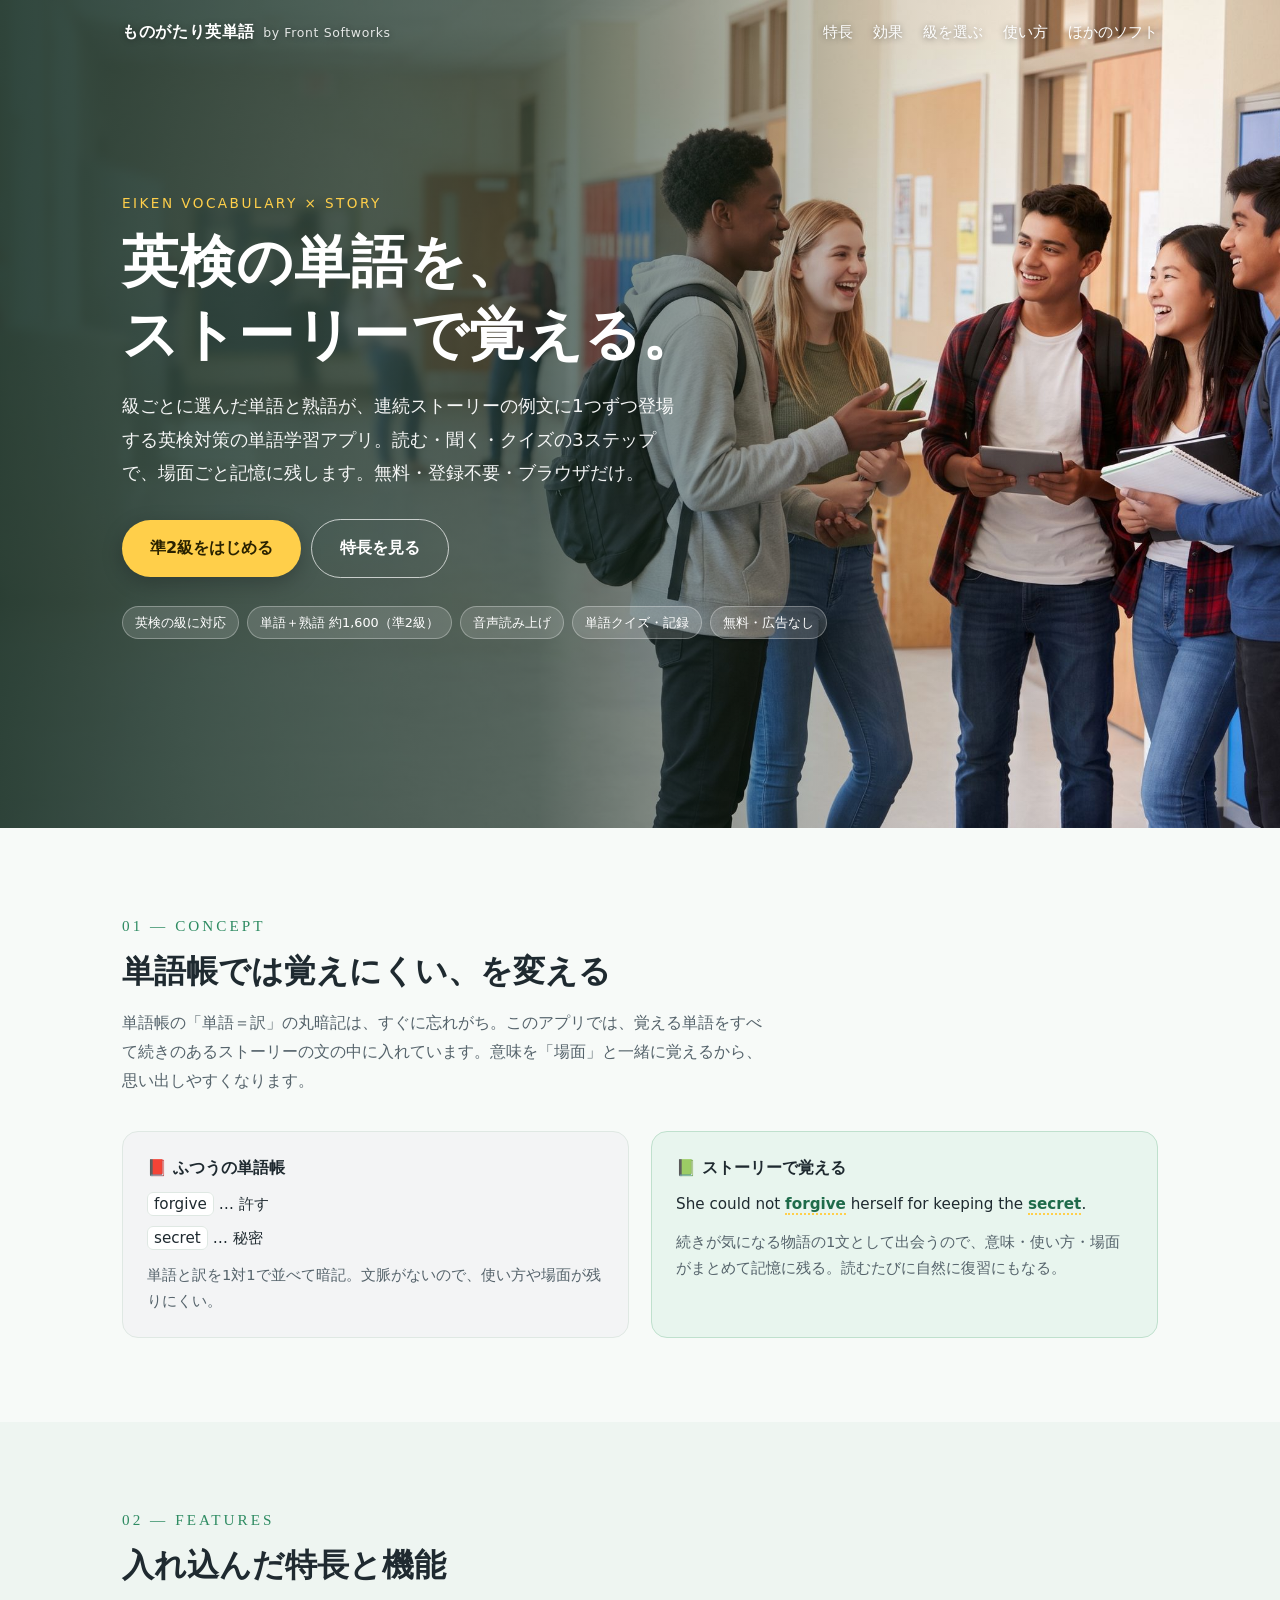
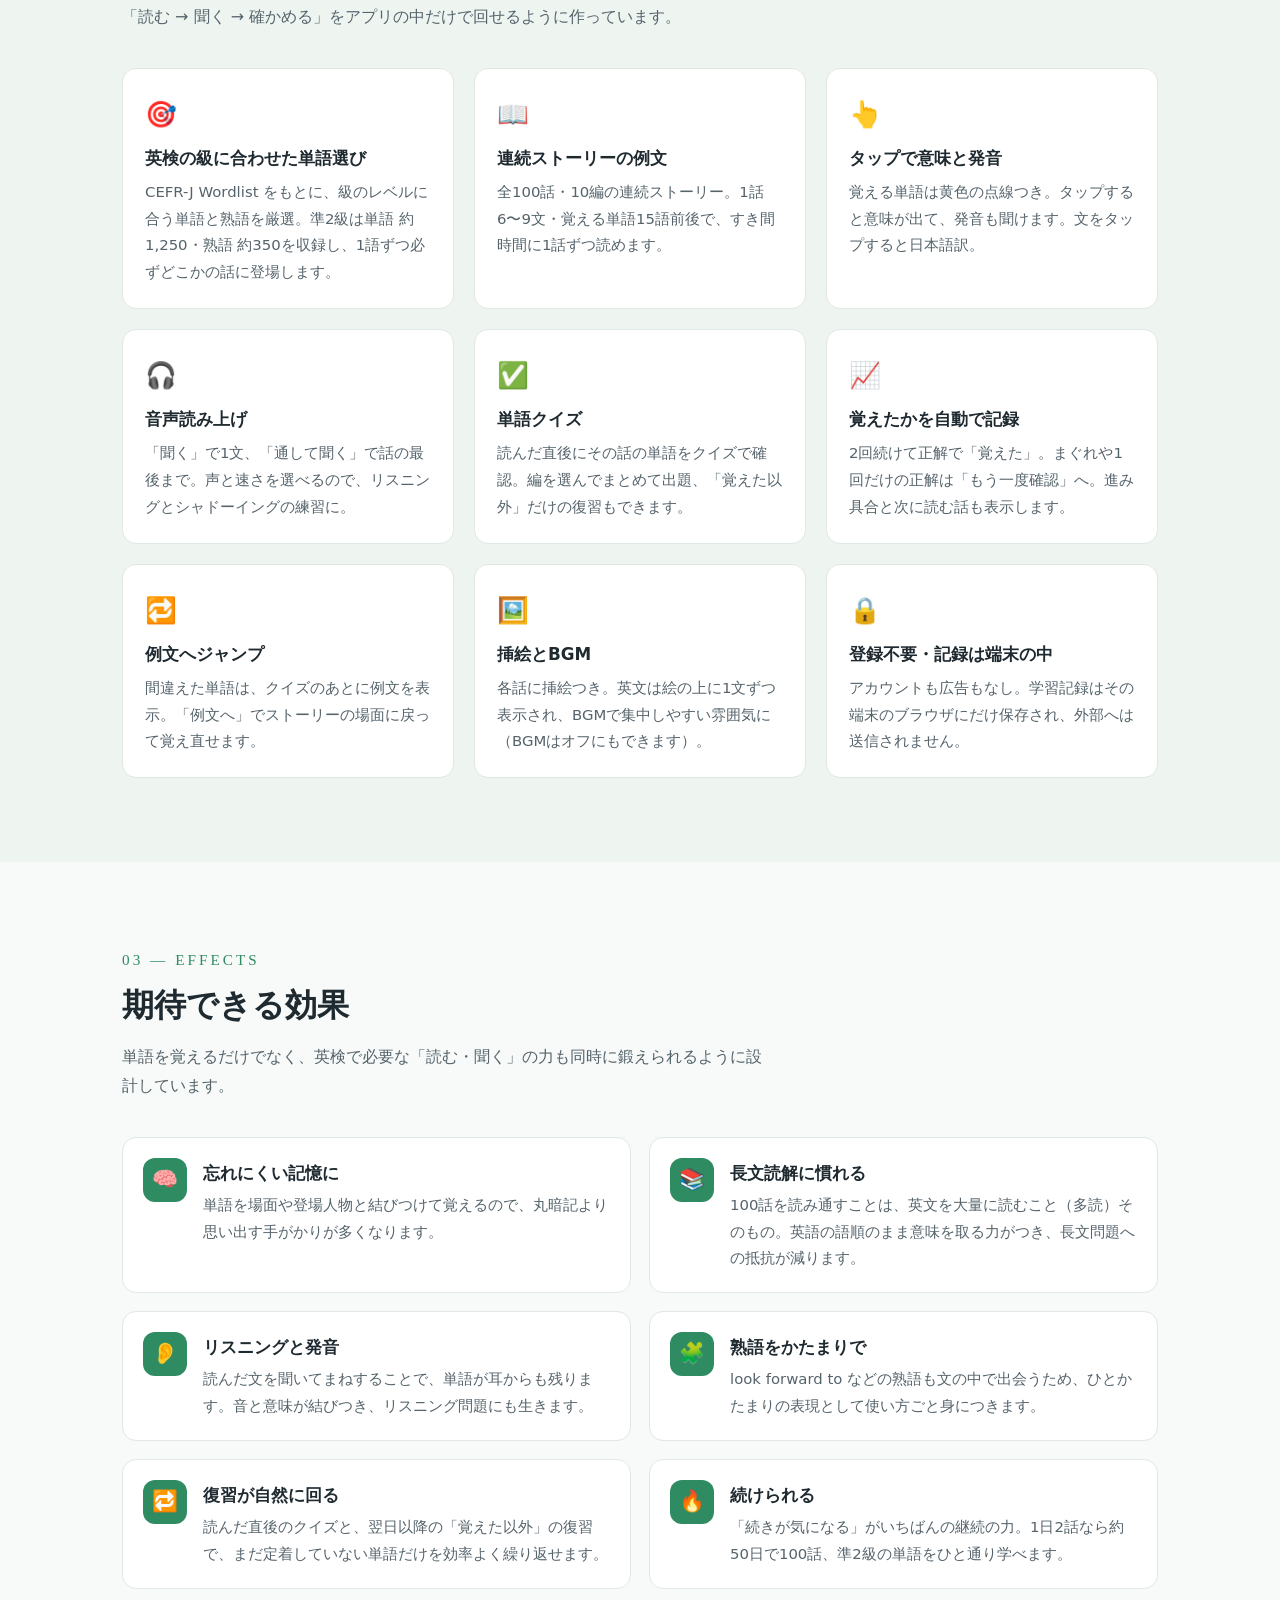
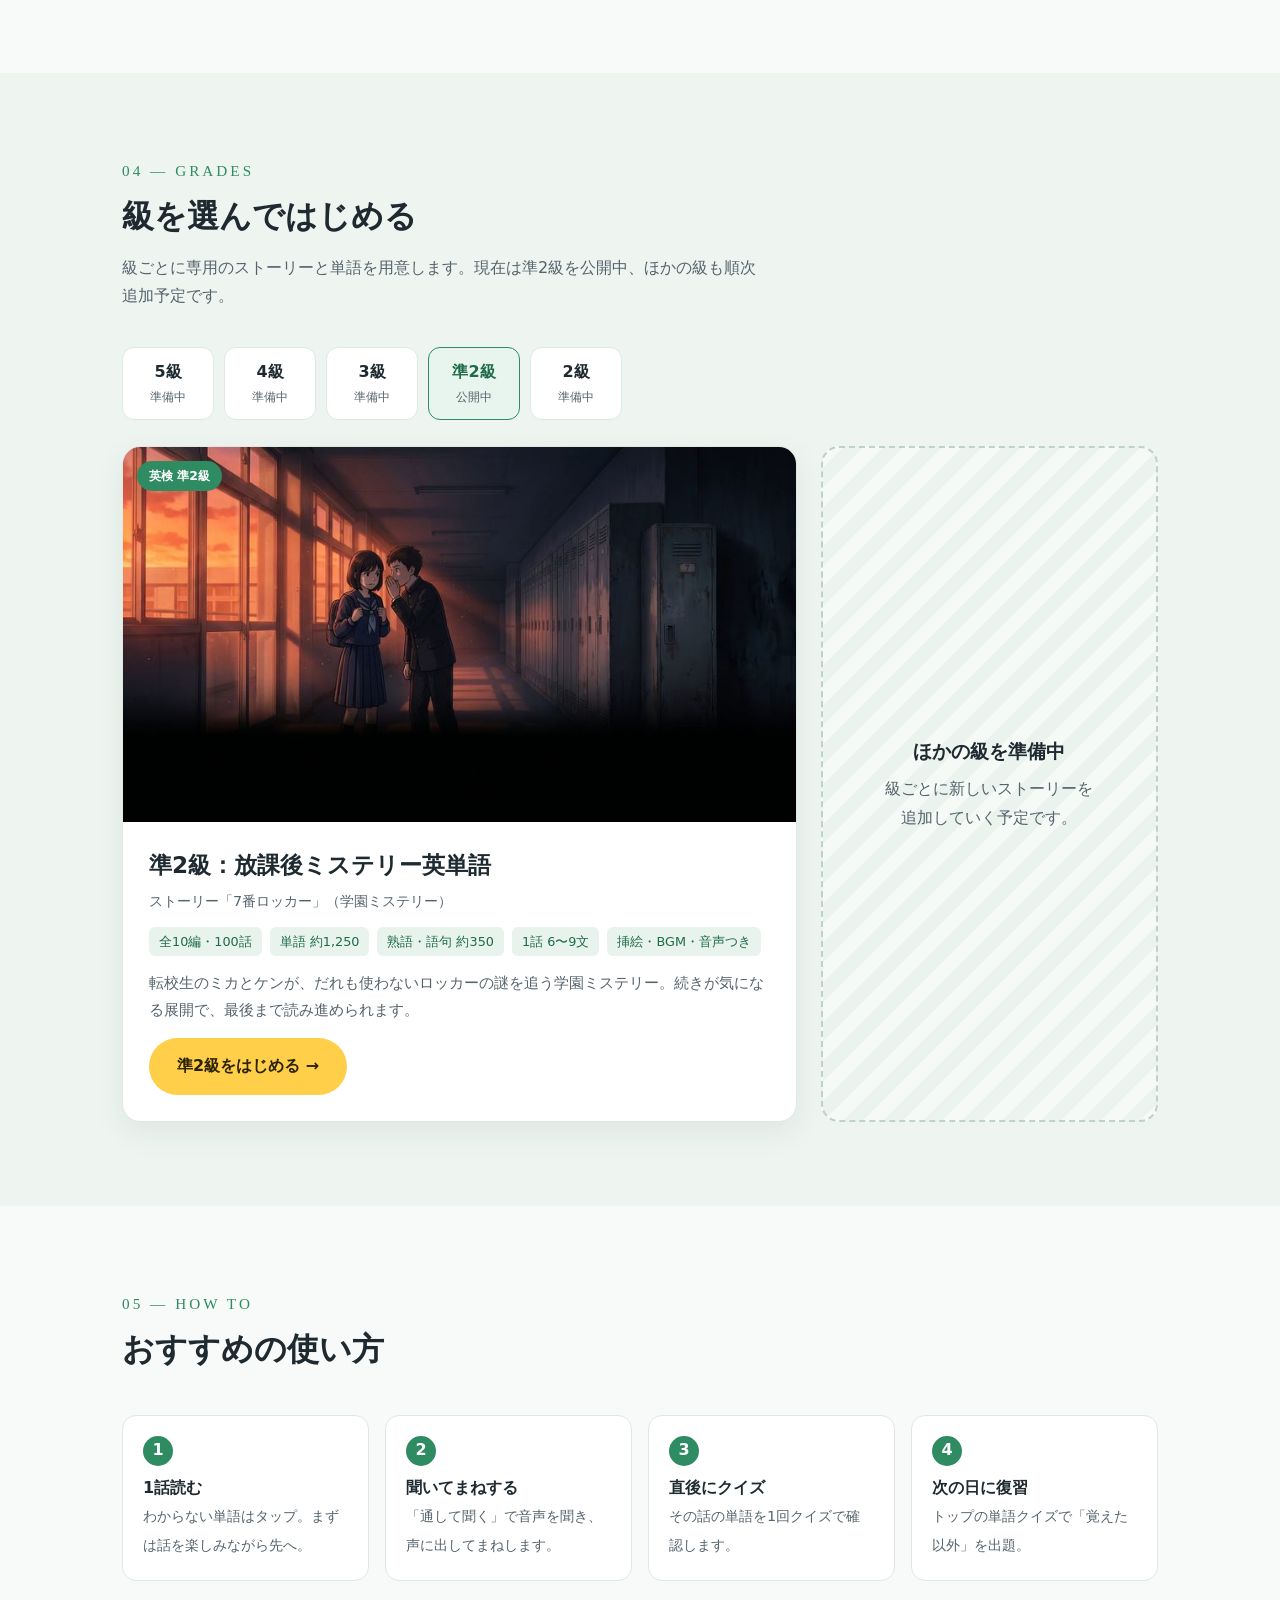
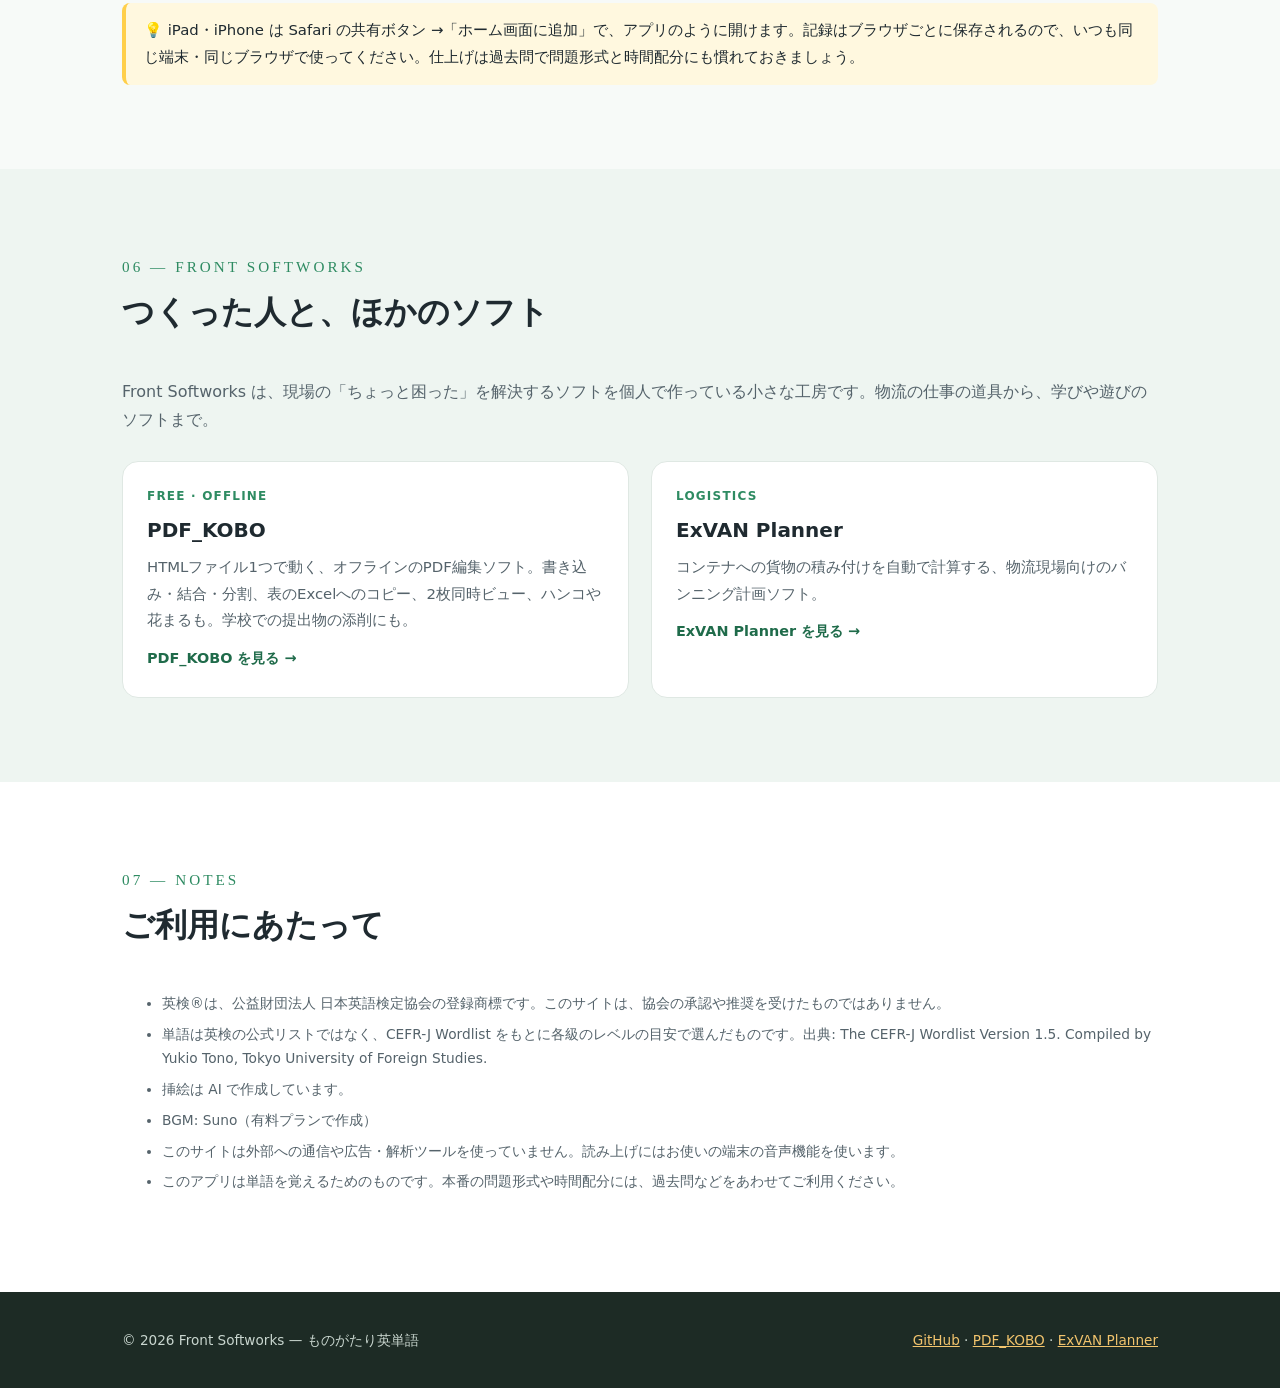
==== index.html @ a27402e4 "ものがたり英単語を公開（トップページ・準2級アプリ・エンジン・BGM）" ====
<!DOCTYPE html>
<html lang="ja">
<head>
<meta charset="utf-8">
<meta name="viewport" content="width=device-width, initial-scale=1">
<meta http-equiv="Content-Security-Policy" content="default-src 'self'; img-src 'self' data:; style-src 'self' 'unsafe-inline'; script-src 'none'; connect-src 'none'">
<title>ものがたり英単語 — ストーリーで覚える英検単語アプリ | Front Softworks</title>
<meta name="description" content="英検の級に合わせた単語と熟語を、連続ストーリーの例文で覚える無料の単語学習アプリ。登録不要・広告なし・ブラウザだけで使えます。">
<meta property="og:title" content="ものがたり英単語 — 物語を読んで覚える英検単語">
<meta property="og:description" content="学園ミステリー「7番ロッカー」全100話で、英検準2級の単語・熟語 約1,600を覚える。無料・登録不要。">
<meta property="og:image" content="assets/og.jpg">
<style>
:root{
  --ink:#1f2a30; --sub:#55636b; --paper:#f7faf8; --card:#ffffff; --line:#dfe8e3;
  --accent:#2e8b62; --accent2:#1f6b4a; --gold:#ffcf4a; --green:#2e8b62;
}
*{box-sizing:border-box}
html{scroll-behavior:smooth}
body{margin:0;background:var(--paper);color:var(--ink);
  font-family:"Hiragino Kaku Gothic ProN","Hiragino Sans","Yu Gothic UI","Meiryo",system-ui,sans-serif;
  line-height:1.8;font-size:16px}
img{max-width:100%;height:auto;display:block}
a{color:var(--accent2)}
.wrap{max-width:1080px;margin:0 auto;padding:0 22px}

/* nav */
nav{position:absolute;top:0;left:0;right:0;z-index:5}
nav .wrap{display:flex;align-items:center;justify-content:space-between;height:64px}
.brand{color:#fff;text-decoration:none;font-weight:700;letter-spacing:.04em;text-shadow:0 1px 6px rgba(0,0,0,.4)}
.brand small{font-weight:400;opacity:.85;margin-left:8px;font-size:.78em}
nav ul{display:flex;gap:20px;list-style:none;margin:0;padding:0}
nav ul a{color:#fff;text-decoration:none;font-size:.92rem;text-shadow:0 1px 6px rgba(0,0,0,.45)}
@media(max-width:720px){nav ul{display:none}}

/* hero */
.hero{position:relative;min-height:92vh;display:flex;align-items:center;color:#fff;
  background:#dfeee6 url(assets/hero.jpg) center/cover no-repeat}
.hero::before{content:"";position:absolute;inset:0;
  background:linear-gradient(90deg,rgba(14,40,30,.86) 0%,rgba(14,40,30,.66) 42%,rgba(14,40,30,.12) 70%,rgba(14,40,30,0) 85%)}
.hero .wrap{position:relative;width:100%}
@media(max-width:720px){.hero::before{background:linear-gradient(180deg,rgba(14,40,30,.82) 0%,rgba(14,40,30,.7) 60%,rgba(14,40,30,.45) 100%)}.hero{background-position:75% center}}
.hero .eyebrow{display:inline-block;font-size:.85rem;letter-spacing:.18em;color:var(--gold);margin-bottom:10px}
.hero h1{font-size:clamp(2.1rem,5.2vw,3.5rem);line-height:1.3;margin:0 0 18px;font-weight:800;letter-spacing:.02em}
.hero p.lead{font-size:clamp(1rem,1.8vw,1.15rem);max-width:30em;margin:0 0 30px;opacity:.95}
.btn{display:inline-block;padding:14px 28px;border-radius:999px;text-decoration:none;font-weight:700;transition:.2s}
.btn-main{background:var(--gold);color:#2a2200;box-shadow:0 6px 20px rgba(0,0,0,.25)}
.btn-main:hover{transform:translateY(-2px);background:#ffd96e}
.btn-ghost{color:#fff;border:1.5px solid rgba(255,255,255,.7);margin-left:10px}
.btn-ghost:hover{background:rgba(255,255,255,.12)}
.chips{display:flex;flex-wrap:wrap;gap:8px;margin-top:28px}
.chips span{font-size:.8rem;padding:4px 12px;border-radius:999px;background:rgba(255,255,255,.14);border:1px solid rgba(255,255,255,.3)}

/* sections */
section{padding:84px 0}
.sec-head{margin-bottom:36px}
.sec-head .num{font-family:Georgia,serif;color:var(--accent);font-size:.95rem;letter-spacing:.2em}
.sec-head h2{font-size:clamp(1.5rem,3vw,2rem);margin:4px 0 8px}
.sec-head p{color:var(--sub);margin:0;max-width:40em}
.alt{background:#eef5f1}

/* story cards */
.stories{display:grid;grid-template-columns:2fr 1fr;gap:24px}
@media(max-width:820px){.stories{grid-template-columns:1fr}}
.story{background:var(--card);border:1px solid var(--line);border-radius:18px;overflow:hidden;
  box-shadow:0 10px 30px rgba(20,60,40,.08);display:flex;flex-direction:column}
.story .thumb{position:relative}
.story .badge{position:absolute;top:14px;left:14px;background:var(--accent);color:#fff;font-size:.78rem;font-weight:700;padding:4px 12px;border-radius:999px}
.story .body{padding:22px 26px 26px;display:flex;flex-direction:column;flex:1}
.story h3{margin:0 0 4px;font-size:1.45rem}
.story .sub{color:var(--sub);font-size:.9rem;margin-bottom:12px}
.story ul.meta{display:flex;flex-wrap:wrap;gap:8px;list-style:none;padding:0;margin:0 0 14px}
.story ul.meta li{font-size:.8rem;background:#e8f3ed;color:var(--accent2);padding:3px 10px;border-radius:6px}
.story .go{margin-top:auto;align-self:flex-start}
.story .go.btn-main{box-shadow:none}
.soon{background:repeating-linear-gradient(135deg,#f5faf7,#f5faf7 14px,#eaf3ee 14px,#eaf3ee 28px);
  border:2px dashed #bcd3c6;border-radius:18px;display:flex;align-items:center;justify-content:center;
  text-align:center;padding:40px 24px;color:var(--sub)}
.soon b{display:block;font-size:1.2rem;color:var(--ink);margin-bottom:6px}

/* features */
.grid3{display:grid;grid-template-columns:repeat(3,1fr);gap:20px}
@media(max-width:820px){.grid3{grid-template-columns:1fr}}
.feat{background:var(--card);border:1px solid var(--line);border-radius:14px;padding:22px}
.feat .ic{font-size:1.6rem}
.feat h4{margin:6px 0 6px;font-size:1.05rem}
.feat p{margin:0;color:var(--sub);font-size:.93rem}

/* how */
.steps{counter-reset:s;display:grid;grid-template-columns:repeat(4,1fr);gap:16px;list-style:none;padding:0;margin:0}
@media(max-width:820px){.steps{grid-template-columns:1fr 1fr}}
@media(max-width:520px){.steps{grid-template-columns:1fr}}
.steps li{counter-increment:s;background:var(--card);border:1px solid var(--line);border-radius:14px;padding:20px}
.steps li::before{content:counter(s);display:inline-grid;place-items:center;width:30px;height:30px;border-radius:50%;
  background:var(--accent);color:#fff;font-weight:700;margin-bottom:8px}
.steps b{display:block}
.steps span{color:var(--sub);font-size:.9rem}
.tip{margin-top:22px;background:#fff8df;border-left:4px solid var(--gold);padding:14px 18px;border-radius:8px;font-size:.93rem}

/* fsw */
.fsw{display:grid;grid-template-columns:1fr 1fr;gap:22px}
@media(max-width:820px){.fsw{grid-template-columns:1fr}}
.prod{background:var(--card);border:1px solid var(--line);border-radius:16px;padding:24px;text-decoration:none;color:inherit;transition:.2s;display:block}
.prod:hover{transform:translateY(-3px);box-shadow:0 12px 28px rgba(20,60,40,.1)}
.prod .tag{font-size:.75rem;color:var(--green);font-weight:700;letter-spacing:.1em}
.prod h4{margin:4px 0 6px;font-size:1.25rem}
.prod p{margin:0;color:var(--sub);font-size:.93rem}
.prod .more{display:inline-block;margin-top:12px;color:var(--accent2);font-weight:700;font-size:.9rem}
.about-fsw{margin-bottom:26px;color:var(--sub)}

/* grades */
.grades{display:flex;flex-wrap:wrap;gap:10px;margin-top:6px}
.grade{padding:10px 18px;border-radius:12px;border:1.5px solid var(--line);background:var(--card);font-weight:700;text-align:center;min-width:92px}
.grade small{display:block;font-weight:400;font-size:.75rem;color:var(--sub)}
.grade.on{border-color:var(--accent);background:#e8f5ee;color:var(--accent2)}
/* effects */
.effects{display:grid;grid-template-columns:repeat(2,1fr);gap:18px}
@media(max-width:820px){.effects{grid-template-columns:1fr}}
.eff{display:flex;gap:16px;background:var(--card);border:1px solid var(--line);border-radius:14px;padding:20px}
.eff .n{flex:none;width:44px;height:44px;border-radius:12px;background:var(--accent);color:#fff;display:grid;place-items:center;font-size:1.3rem}
.eff h4{margin:0 0 4px;font-size:1.05rem}
.eff p{margin:0;color:var(--sub);font-size:.93rem}
.why{display:grid;grid-template-columns:1fr 1fr;gap:22px;align-items:stretch}
@media(max-width:820px){.why{grid-template-columns:1fr}}
.cmp{border-radius:16px;padding:22px 24px;border:1px solid var(--line);background:var(--card)}
.cmp h4{margin:0 0 8px}
.cmp.a{background:#f3f4f5}.cmp.b{background:#e8f5ee;border-color:#bfe0cd}
.cmp code{font-family:inherit;background:#fff;border:1px solid var(--line);padding:2px 6px;border-radius:6px}
.cmp .ex{font-size:.95rem;margin:6px 0}
.cmp .ex b{color:var(--accent2);border-bottom:2px dotted var(--gold)}
/* notes */
.notes{font-size:.86rem;color:var(--sub)}
.notes li{margin-bottom:6px}
footer{background:#1d2b25;color:#c9d6cf;padding:36px 0;font-size:.85rem}
footer a{color:#f2c46d}
footer .wrap{display:flex;flex-wrap:wrap;justify-content:space-between;gap:12px}
</style>
</head>
<body>

<nav><div class="wrap">
  <a class="brand" href="#">ものがたり英単語<small>by Front Softworks</small></a>
  <ul><li><a href="#features">特長</a></li><li><a href="#effects">効果</a></li><li><a href="#stories">級を選ぶ</a></li><li><a href="#how">使い方</a></li><li><a href="#fsw">ほかのソフト</a></li></ul>
</div></nav>

<header class="hero"><div class="wrap">
  <span class="eyebrow">EIKEN VOCABULARY × STORY</span>
  <h1>英検の単語を、<br>ストーリーで覚える。</h1>
  <p class="lead">級ごとに選んだ単語と熟語が、連続ストーリーの例文に1つずつ登場する英検対策の単語学習アプリ。読む・聞く・クイズの3ステップで、場面ごと記憶に残します。無料・登録不要・ブラウザだけ。</p>
  <a class="btn btn-main" href="locker7.html">準2級をはじめる</a><a class="btn btn-ghost" href="#features">特長を見る</a>
  <div class="chips"><span>英検の級に対応</span><span>単語＋熟語 約1,600（準2級）</span><span>音声読み上げ</span><span>単語クイズ・記録</span><span>無料・広告なし</span></div>
</div></header>

<section id="why"><div class="wrap">
  <div class="sec-head"><div class="num">01 — CONCEPT</div><h2>単語帳では覚えにくい、を変える</h2>
    <p>単語帳の「単語＝訳」の丸暗記は、すぐに忘れがち。このアプリでは、覚える単語をすべて続きのあるストーリーの文の中に入れています。意味を「場面」と一緒に覚えるから、思い出しやすくなります。</p></div>
  <div class="why">
    <div class="cmp a"><h4>📕 ふつうの単語帳</h4>
      <p class="ex"><code>forgive</code> … 許す</p><p class="ex"><code>secret</code> … 秘密</p>
      <p style="color:var(--sub);font-size:.92rem;margin:10px 0 0">単語と訳を1対1で並べて暗記。文脈がないので、使い方や場面が残りにくい。</p></div>
    <div class="cmp b"><h4>📗 ストーリーで覚える</h4>
      <p class="ex">She could not <b>forgive</b> herself for keeping the <b>secret</b>.</p>
      <p style="color:var(--sub);font-size:.92rem;margin:10px 0 0">続きが気になる物語の1文として出会うので、意味・使い方・場面がまとめて記憶に残る。読むたびに自然に復習にもなる。</p></div>
  </div>
</div></section>

<section id="features" class="alt"><div class="wrap">
  <div class="sec-head"><div class="num">02 — FEATURES</div><h2>入れ込んだ特長と機能</h2>
    <p>「読む → 聞く → 確かめる」をアプリの中だけで回せるように作っています。</p></div>
  <div class="grid3">
    <div class="feat"><div class="ic">🎯</div><h4>英検の級に合わせた単語選び</h4><p>CEFR-J Wordlist をもとに、級のレベルに合う単語と熟語を厳選。準2級は単語 約1,250・熟語 約350を収録し、1語ずつ必ずどこかの話に登場します。</p></div>
    <div class="feat"><div class="ic">📖</div><h4>連続ストーリーの例文</h4><p>全100話・10編の連続ストーリー。1話6〜9文・覚える単語15語前後で、すき間時間に1話ずつ読めます。</p></div>
    <div class="feat"><div class="ic">👆</div><h4>タップで意味と発音</h4><p>覚える単語は黄色の点線つき。タップすると意味が出て、発音も聞けます。文をタップすると日本語訳。</p></div>
    <div class="feat"><div class="ic">🎧</div><h4>音声読み上げ</h4><p>「聞く」で1文、「通して聞く」で話の最後まで。声と速さを選べるので、リスニングとシャドーイングの練習に。</p></div>
    <div class="feat"><div class="ic">✅</div><h4>単語クイズ</h4><p>読んだ直後にその話の単語をクイズで確認。編を選んでまとめて出題、「覚えた以外」だけの復習もできます。</p></div>
    <div class="feat"><div class="ic">📈</div><h4>覚えたかを自動で記録</h4><p>2回続けて正解で「覚えた」。まぐれや1回だけの正解は「もう一度確認」へ。進み具合と次に読む話も表示します。</p></div>
    <div class="feat"><div class="ic">🔁</div><h4>例文へジャンプ</h4><p>間違えた単語は、クイズのあとに例文を表示。「例文へ」でストーリーの場面に戻って覚え直せます。</p></div>
    <div class="feat"><div class="ic">🖼️</div><h4>挿絵とBGM</h4><p>各話に挿絵つき。英文は絵の上に1文ずつ表示され、BGMで集中しやすい雰囲気に（BGMはオフにもできます）。</p></div>
    <div class="feat"><div class="ic">🔒</div><h4>登録不要・記録は端末の中</h4><p>アカウントも広告もなし。学習記録はその端末のブラウザにだけ保存され、外部へは送信されません。</p></div>
  </div>
</div></section>

<section id="effects"><div class="wrap">
  <div class="sec-head"><div class="num">03 — EFFECTS</div><h2>期待できる効果</h2>
    <p>単語を覚えるだけでなく、英検で必要な「読む・聞く」の力も同時に鍛えられるように設計しています。</p></div>
  <div class="effects">
    <div class="eff"><div class="n">🧠</div><div><h4>忘れにくい記憶に</h4><p>単語を場面や登場人物と結びつけて覚えるので、丸暗記より思い出す手がかりが多くなります。</p></div></div>
    <div class="eff"><div class="n">📚</div><div><h4>長文読解に慣れる</h4><p>100話を読み通すことは、英文を大量に読むこと（多読）そのもの。英語の語順のまま意味を取る力がつき、長文問題への抵抗が減ります。</p></div></div>
    <div class="eff"><div class="n">👂</div><div><h4>リスニングと発音</h4><p>読んだ文を聞いてまねすることで、単語が耳からも残ります。音と意味が結びつき、リスニング問題にも生きます。</p></div></div>
    <div class="eff"><div class="n">🧩</div><div><h4>熟語をかたまりで</h4><p>look forward to などの熟語も文の中で出会うため、ひとかたまりの表現として使い方ごと身につきます。</p></div></div>
    <div class="eff"><div class="n">🔁</div><div><h4>復習が自然に回る</h4><p>読んだ直後のクイズと、翌日以降の「覚えた以外」の復習で、まだ定着していない単語だけを効率よく繰り返せます。</p></div></div>
    <div class="eff"><div class="n">🔥</div><div><h4>続けられる</h4><p>「続きが気になる」がいちばんの継続の力。1日2話なら約50日で100話、準2級の単語をひと通り学べます。</p></div></div>
  </div>
</div></section>

<section id="stories" class="alt"><div class="wrap">
  <div class="sec-head"><div class="num">04 — GRADES</div><h2>級を選んではじめる</h2>
    <p>級ごとに専用のストーリーと単語を用意します。現在は準2級を公開中、ほかの級も順次追加予定です。</p></div>
  <div class="grades" style="margin-bottom:26px">
    <div class="grade">5級<small>準備中</small></div><div class="grade">4級<small>準備中</small></div><div class="grade">3級<small>準備中</small></div>
    <div class="grade on">準2級<small>公開中</small></div><div class="grade">2級<small>準備中</small></div>
  </div>
  <div class="stories">
    <article class="story">
      <div class="thumb"><img src="assets/locker7_card.jpg" width="800" height="446" alt="準2級のストーリーの挿絵"><span class="badge">英検 準2級</span></div>
      <div class="body">
        <h3>準2級：放課後ミステリー英単語</h3>
        <div class="sub">ストーリー「7番ロッカー」（学園ミステリー）</div>
        <ul class="meta"><li>全10編・100話</li><li>単語 約1,250</li><li>熟語・語句 約350</li><li>1話 6〜9文</li><li>挿絵・BGM・音声つき</li></ul>
        <p style="margin:0 0 14px;color:var(--sub);font-size:.93rem">転校生のミカとケンが、だれも使わないロッカーの謎を追う学園ミステリー。続きが気になる展開で、最後まで読み進められます。</p>
        <a class="btn btn-main go" href="locker7.html">準2級をはじめる →</a>
      </div>
    </article>
    <div class="soon"><div><b>ほかの級を準備中</b>級ごとに新しいストーリーを<br>追加していく予定です。</div></div>
  </div>
</div></section>

<section id="how"><div class="wrap">
  <div class="sec-head"><div class="num">05 — HOW TO</div><h2>おすすめの使い方</h2></div>
  <ol class="steps">
    <li><b>1話読む</b><span>わからない単語はタップ。まずは話を楽しみながら先へ。</span></li>
    <li><b>聞いてまねする</b><span>「通して聞く」で音声を聞き、声に出してまねします。</span></li>
    <li><b>直後にクイズ</b><span>その話の単語を1回クイズで確認します。</span></li>
    <li><b>次の日に復習</b><span>トップの単語クイズで「覚えた以外」を出題。</span></li>
  </ol>
  <div class="tip">💡 iPad・iPhone は Safari の共有ボタン →「ホーム画面に追加」で、アプリのように開けます。記録はブラウザごとに保存されるので、いつも同じ端末・同じブラウザで使ってください。仕上げは過去問で問題形式と時間配分にも慣れておきましょう。</div>
</div></section>

<section id="fsw" class="alt"><div class="wrap">
  <div class="sec-head"><div class="num">06 — FRONT SOFTWORKS</div><h2>つくった人と、ほかのソフト</h2></div>
  <p class="about-fsw">Front Softworks は、現場の「ちょっと困った」を解決するソフトを個人で作っている小さな工房です。物流の仕事の道具から、学びや遊びのソフトまで。</p>
  <div class="fsw">
    <a class="prod" href="https://hiro0149.github.io/pdf-kobo/"><div class="tag">FREE · OFFLINE</div><h4>PDF_KOBO</h4>
      <p>HTMLファイル1つで動く、オフラインのPDF編集ソフト。書き込み・結合・分割、表のExcelへのコピー、2枚同時ビュー、ハンコや花まるも。学校での提出物の添削にも。</p><span class="more">PDF_KOBO を見る →</span></a>
    <a class="prod" href="https://exvan-planner.github.io/"><div class="tag">LOGISTICS</div><h4>ExVAN Planner</h4>
      <p>コンテナへの貨物の積み付けを自動で計算する、物流現場向けのバンニング計画ソフト。</p><span class="more">ExVAN Planner を見る →</span></a>
  </div>
</div></section>

<section id="notes" class="alt" style="background:#fff"><div class="wrap">
  <div class="sec-head"><div class="num">07 — NOTES</div><h2>ご利用にあたって</h2></div>
  <ul class="notes">
    <li>英検®は、公益財団法人 日本英語検定協会の登録商標です。このサイトは、協会の承認や推奨を受けたものではありません。</li>
    <li>単語は英検の公式リストではなく、CEFR-J Wordlist をもとに各級のレベルの目安で選んだものです。出典: The CEFR-J Wordlist Version 1.5. Compiled by Yukio Tono, Tokyo University of Foreign Studies.</li>
    <li>挿絵は AI で作成しています。</li>
    <li>BGM: <!--BGM_CREDIT-->Suno（有料プランで作成）</li>
    <li>このサイトは外部への通信や広告・解析ツールを使っていません。読み上げにはお使いの端末の音声機能を使います。</li>
    <li>このアプリは単語を覚えるためのものです。本番の問題形式や時間配分には、過去問などをあわせてご利用ください。</li>
  </ul>
</div></section>

<footer><div class="wrap">
  <div>© 2026 Front Softworks — ものがたり英単語</div>
  <div><a href="https://github.com/Hiro0149/story-eitango">GitHub</a> · <a href="https://hiro0149.github.io/pdf-kobo/">PDF_KOBO</a> · <a href="https://exvan-planner.github.io/">ExVAN Planner</a></div>
</div></footer>
</body>
</html>
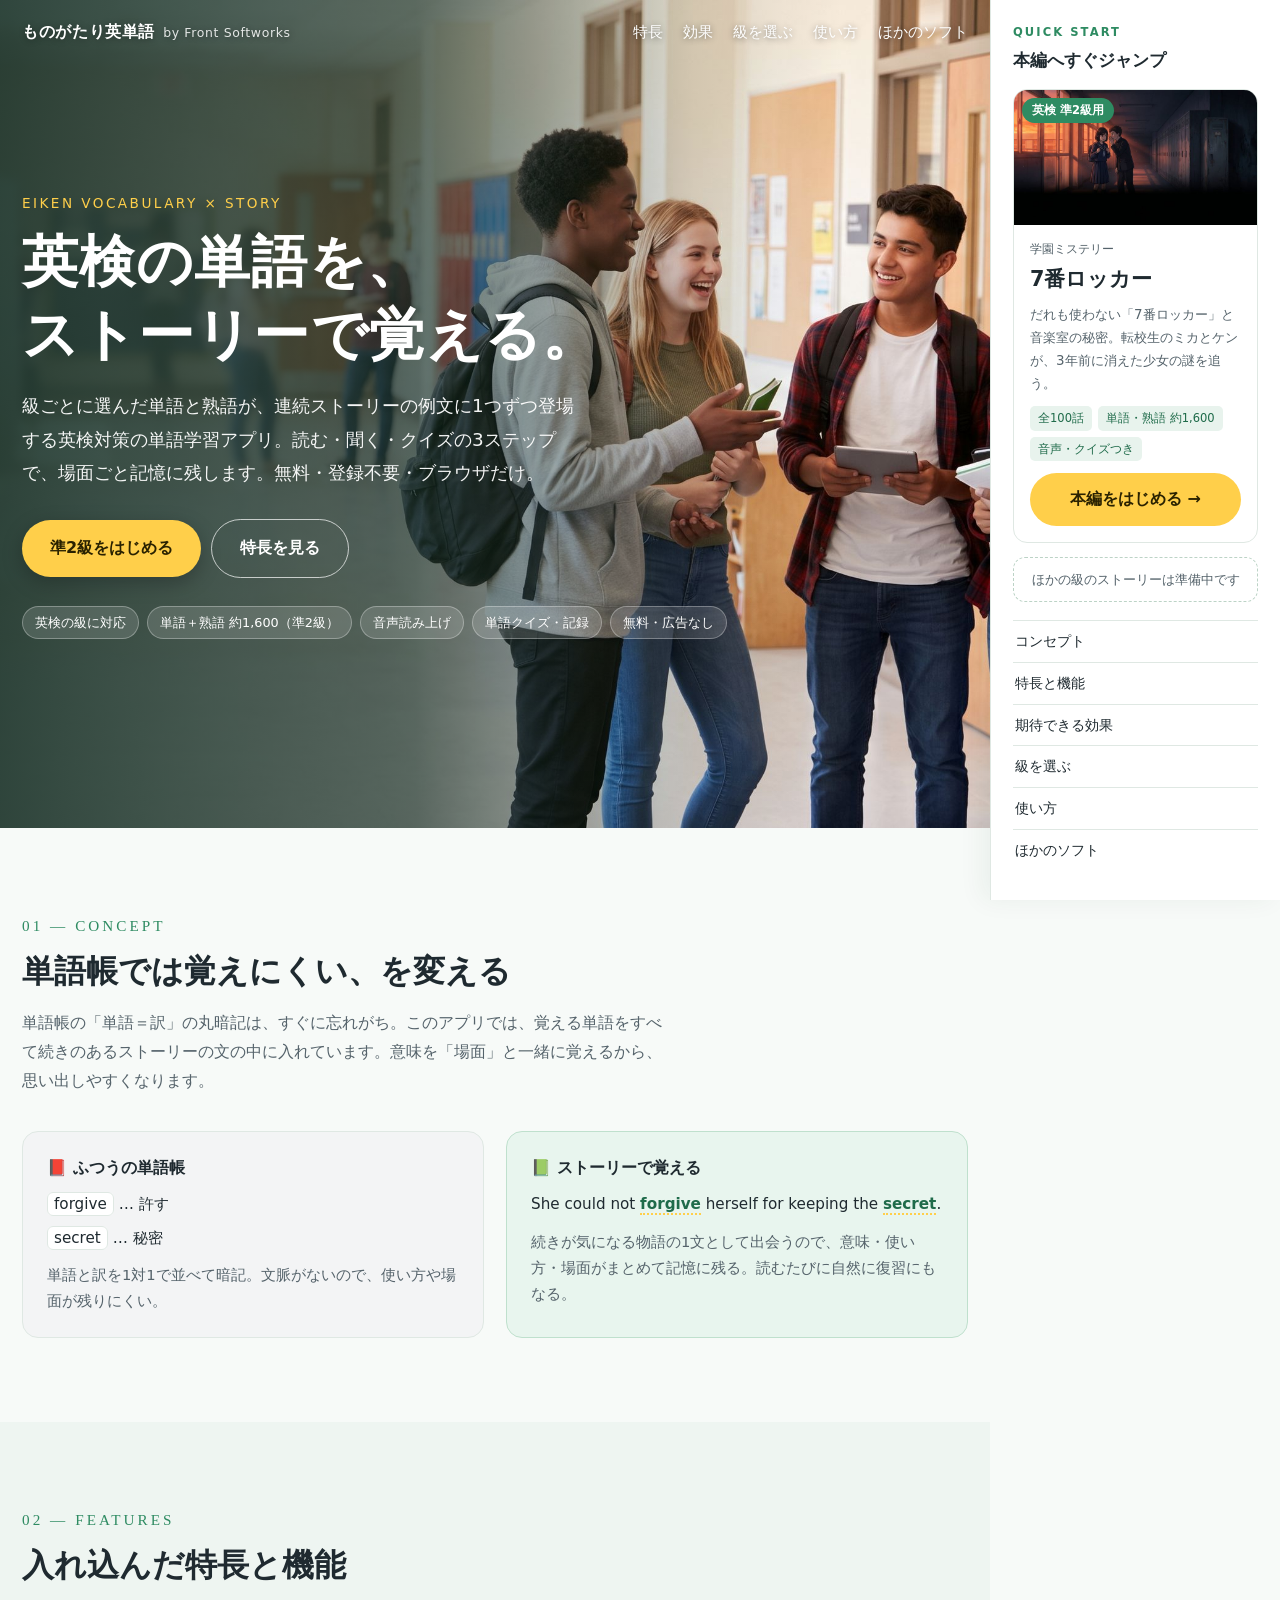
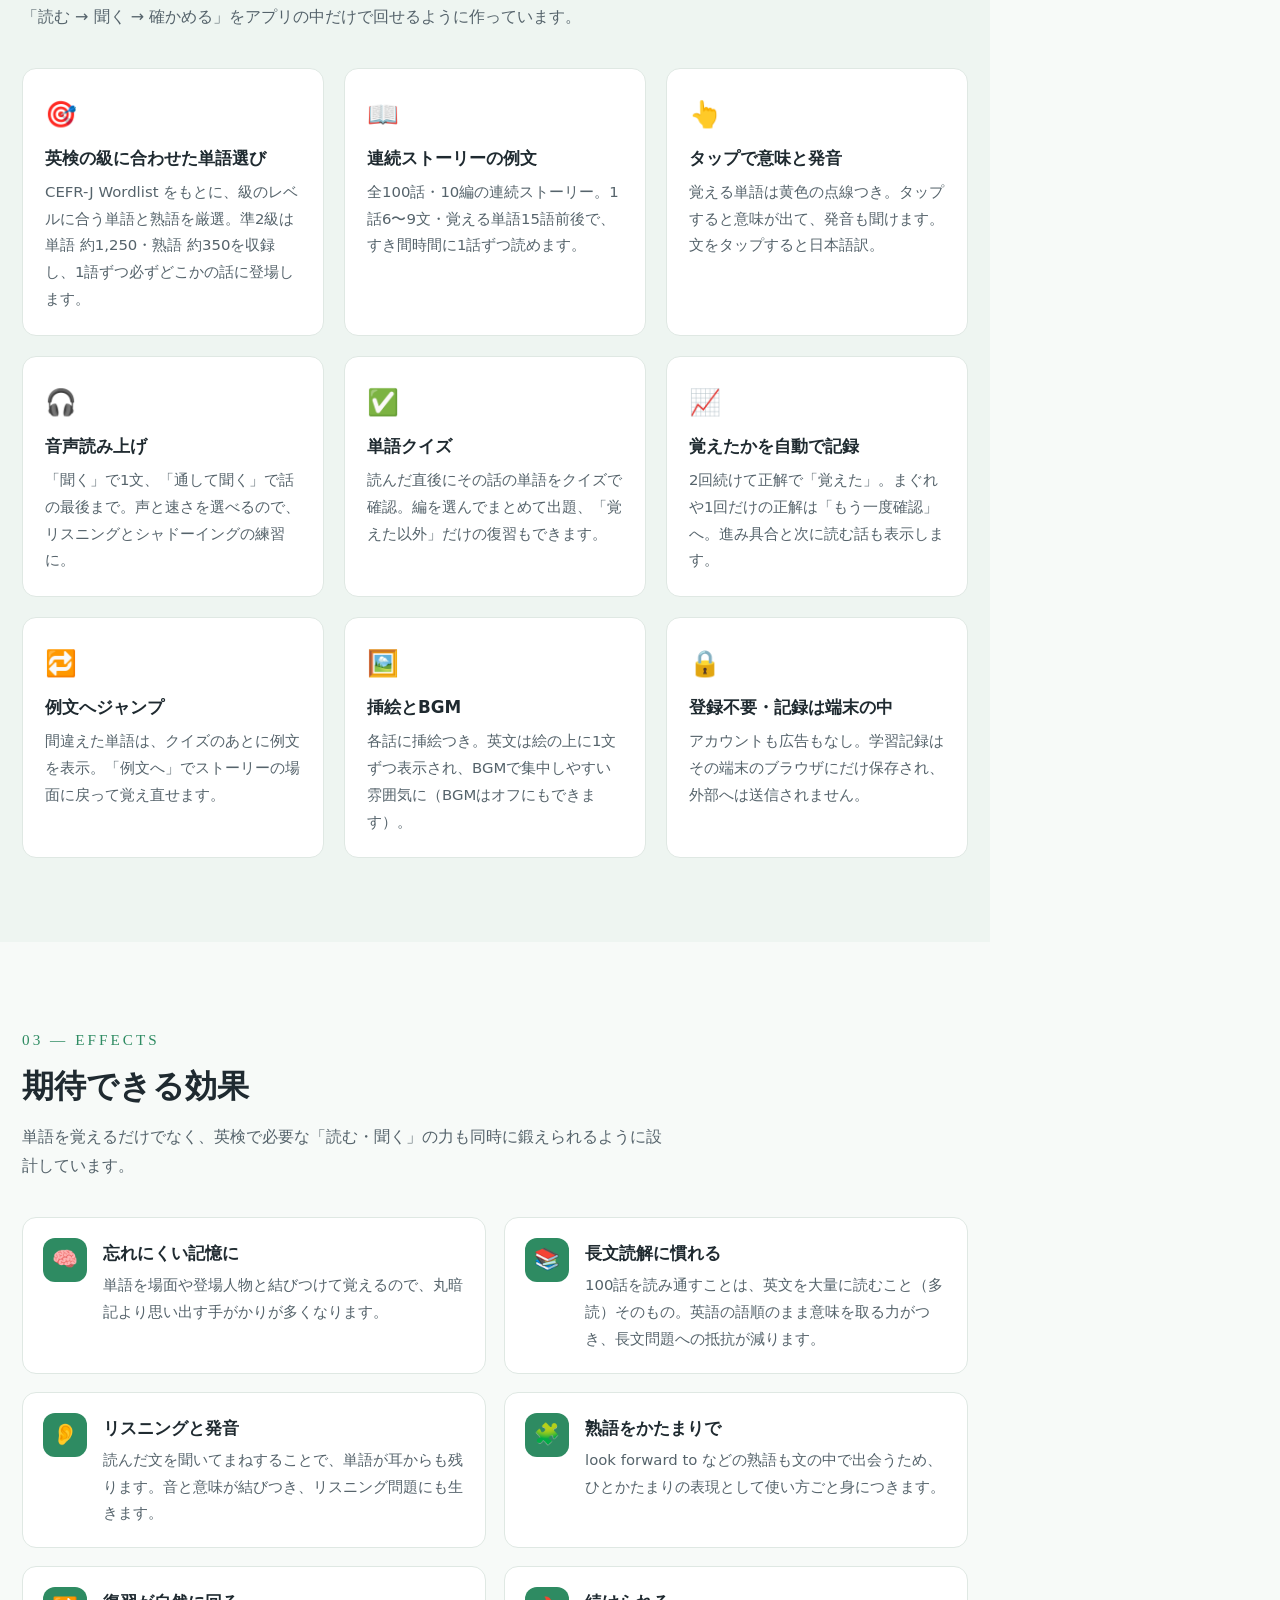
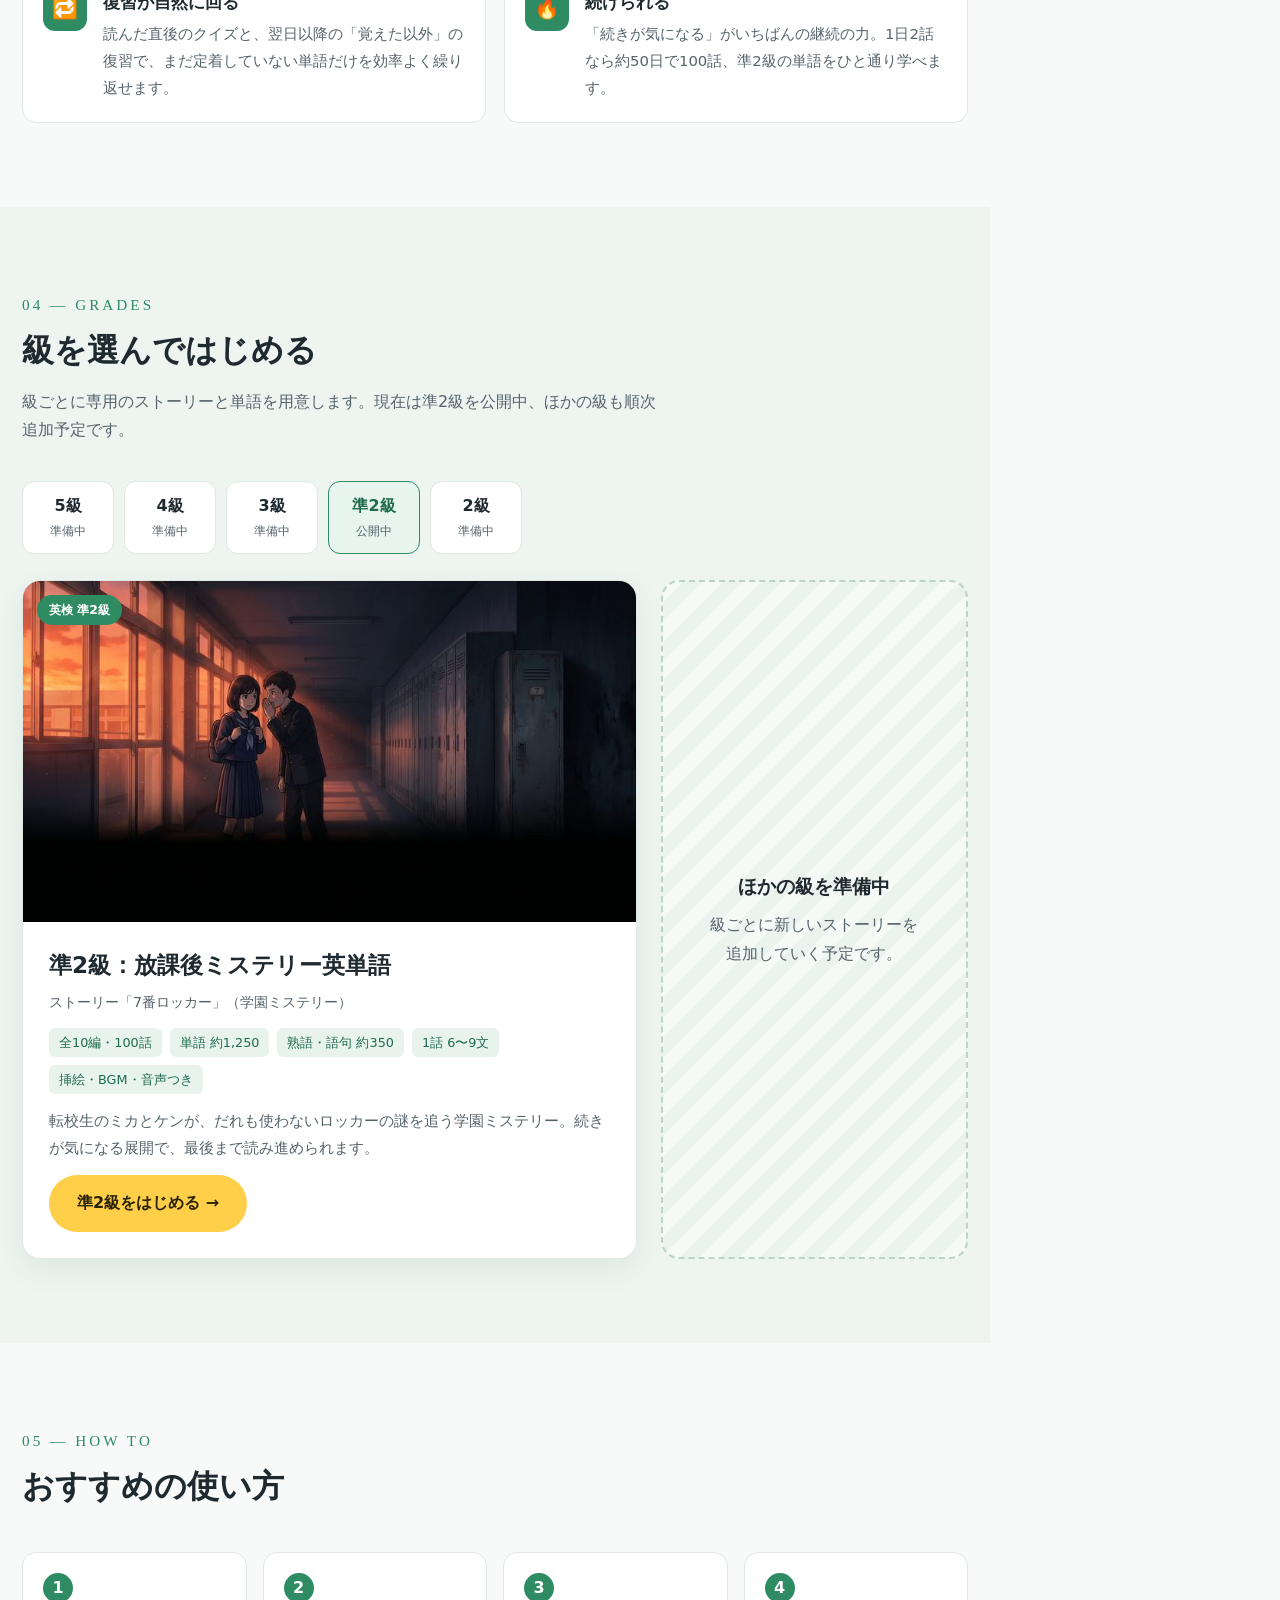
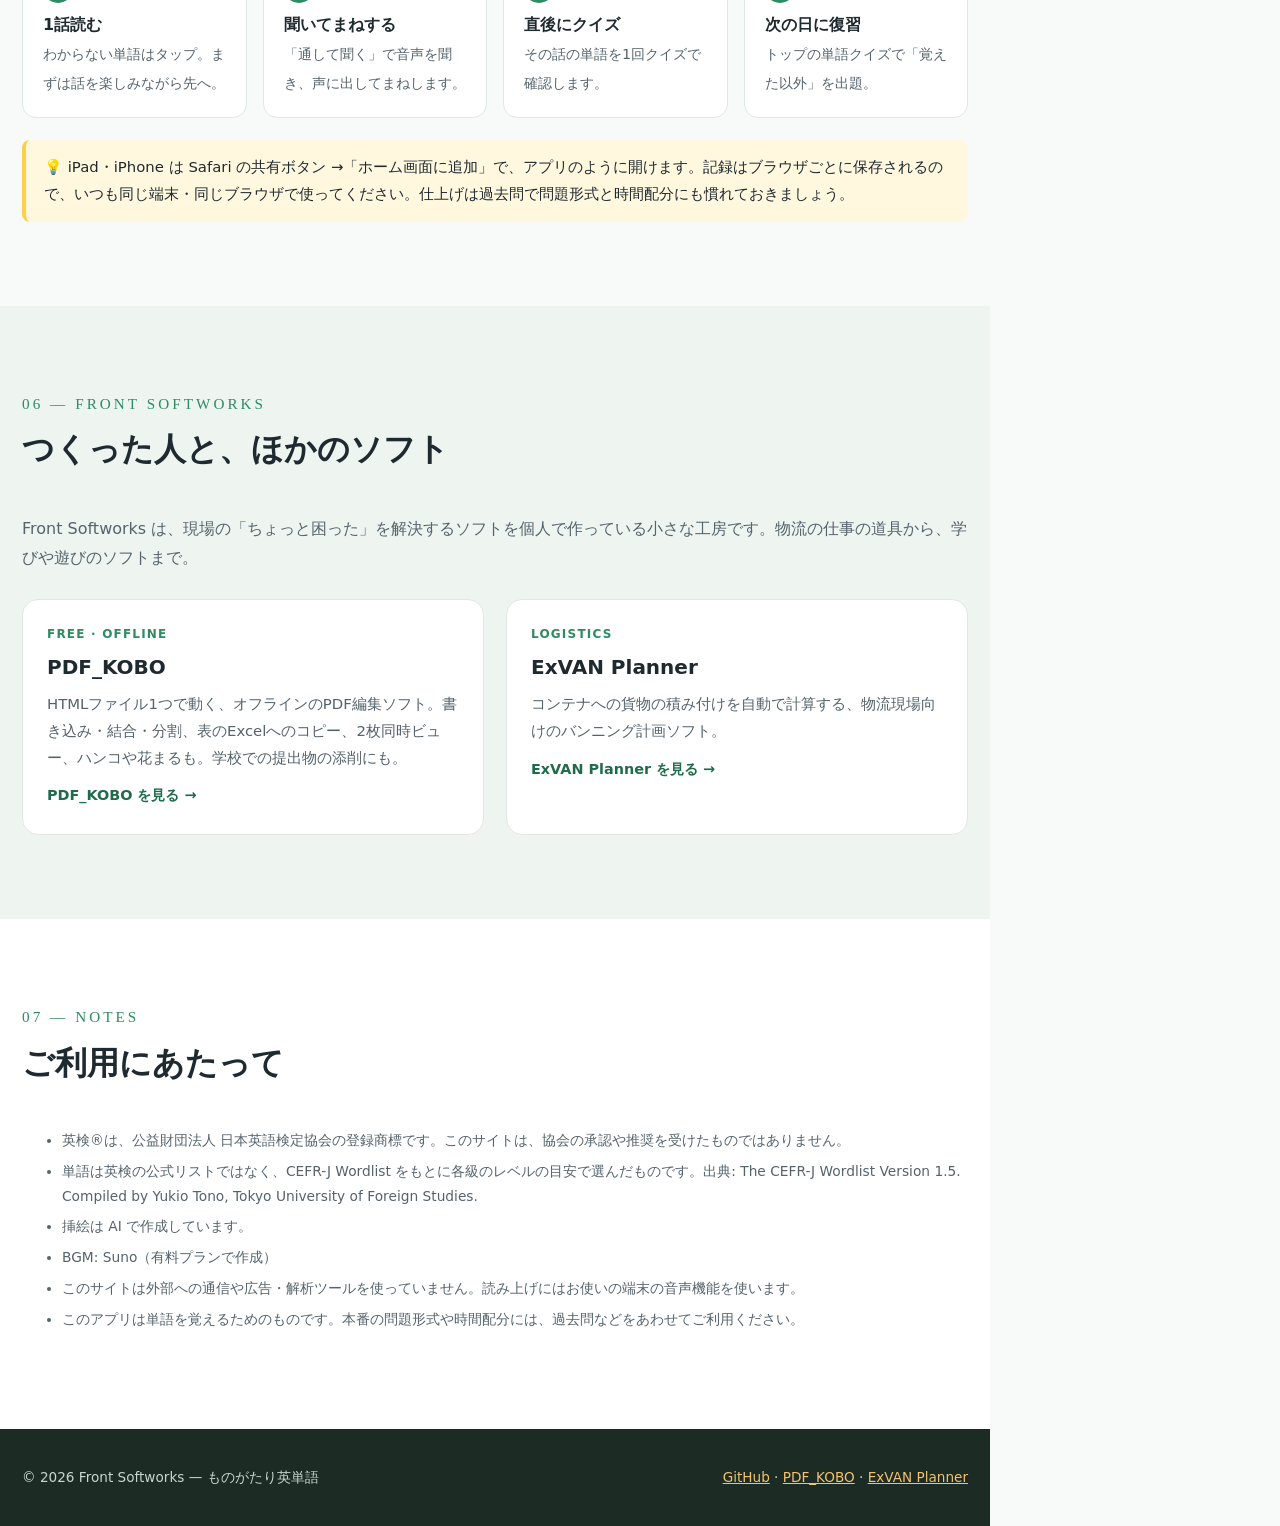
==== commit bad4c5e5: "トップページに本編へすぐ飛べるサイドバー（スマホは下部バー）を追加" ====
--- a/index.html
+++ b/index.html
@@ -127,6 +127,43 @@
 .cmp code{font-family:inherit;background:#fff;border:1px solid var(--line);padding:2px 6px;border-radius:6px}
 .cmp .ex{font-size:.95rem;margin:6px 0}
 .cmp .ex b{color:var(--accent2);border-bottom:2px dotted var(--gold)}
+/* sidebar */
+.side{display:none}
+.mbar{position:fixed;left:0;right:0;bottom:0;z-index:20;display:flex;align-items:center;gap:12px;
+  padding:10px 14px calc(10px + env(safe-area-inset-bottom));background:rgba(255,255,255,.96);
+  border-top:1px solid var(--line);box-shadow:0 -6px 20px rgba(20,60,40,.1);backdrop-filter:blur(6px)}
+.mbar img{width:56px;height:38px;object-fit:cover;border-radius:6px}
+.mbar .t{flex:1;line-height:1.3;font-size:.8rem;color:var(--sub)}
+.mbar .t b{display:block;color:var(--ink);font-size:.95rem}
+.mbar a.btn{padding:9px 16px;font-size:.88rem;box-shadow:none}
+body{padding-bottom:72px}
+@media(min-width:1100px){
+  body{padding-right:290px;padding-bottom:0}
+  nav{right:290px}
+  .mbar{display:none}
+  .side{display:flex;flex-direction:column;position:fixed;top:0;right:0;width:290px;height:100vh;z-index:20;
+    background:var(--card);border-left:1px solid var(--line);box-shadow:-8px 0 24px rgba(20,60,40,.06);
+    padding:22px 22px 18px;overflow-y:auto}
+  .side>*{flex-shrink:0}
+  .side .lbl{font-size:.72rem;letter-spacing:.18em;color:var(--accent);font-weight:700}
+  .side h3{margin:2px 0 14px;font-size:1.05rem}
+  .side .pick{border:1px solid var(--line);border-radius:14px;overflow:hidden;background:#fff}
+  .side .pick .ph{position:relative}
+  .side .pick .ph span{position:absolute;top:8px;left:8px;background:var(--accent);color:#fff;font-size:.72rem;font-weight:700;padding:2px 10px;border-radius:999px}
+  .side .pick .in{padding:14px 16px 16px}
+  .side .pick .gen{font-size:.75rem;color:var(--sub)}
+  .side .pick h4{margin:0 0 6px;font-size:1.3rem}
+  .side .pick p{margin:0 0 10px;font-size:.84rem;color:var(--sub);line-height:1.7}
+  .side .pick ul{list-style:none;padding:0;margin:0 0 12px;display:flex;flex-wrap:wrap;gap:6px}
+  .side .pick li{font-size:.72rem;background:#e8f3ed;color:var(--accent2);padding:2px 8px;border-radius:5px}
+  .side .pick .btn{display:block;text-align:center;padding:12px;box-shadow:none}
+  .side .next{margin-top:14px;font-size:.8rem;color:var(--sub);border:1.5px dashed #bcd3c6;border-radius:12px;padding:10px 12px;text-align:center}
+  .side .toc{margin-top:18px;list-style:none;padding:0;font-size:.86rem}
+  .side .toc li{border-top:1px solid var(--line)}
+  .side .toc a{display:block;padding:8px 2px;text-decoration:none;color:var(--ink)}
+  .side .toc a:hover{color:var(--accent)}
+  .side .foot{margin-top:auto;padding-top:14px;font-size:.72rem;color:var(--sub)}
+}
 /* notes */
 .notes{font-size:.86rem;color:var(--sub)}
 .notes li{margin-bottom:6px}
@@ -252,5 +289,30 @@
   <div>© 2026 Front Softworks — ものがたり英単語</div>
   <div><a href="https://github.com/Hiro0149/story-eitango">GitHub</a> · <a href="https://hiro0149.github.io/pdf-kobo/">PDF_KOBO</a> · <a href="https://exvan-planner.github.io/">ExVAN Planner</a></div>
 </div></footer>
+<aside class="side" aria-label="すぐに読む">
+  <div class="lbl">QUICK START</div>
+  <h3>本編へすぐジャンプ</h3>
+  <div class="pick">
+    <div class="ph"><img src="assets/locker7_card.jpg" width="800" height="446" alt="7番ロッカーの挿絵"><span>英検 準2級用</span></div>
+    <div class="in">
+      <div class="gen">学園ミステリー</div>
+      <h4>7番ロッカー</h4>
+      <p>だれも使わない「7番ロッカー」と音楽室の秘密。転校生のミカとケンが、3年前に消えた少女の謎を追う。</p>
+      <ul><li>全100話</li><li>単語・熟語 約1,600</li><li>音声・クイズつき</li></ul>
+      <a class="btn btn-main" href="locker7.html">本編をはじめる →</a>
+    </div>
+  </div>
+  <div class="next">ほかの級のストーリーは準備中です</div>
+  <ul class="toc">
+    <li><a href="#why">コンセプト</a></li><li><a href="#features">特長と機能</a></li><li><a href="#effects">期待できる効果</a></li>
+    <li><a href="#stories">級を選ぶ</a></li><li><a href="#how">使い方</a></li><li><a href="#fsw">ほかのソフト</a></li>
+  </ul>
+  <div class="foot">無料・登録不要・広告なし<br>© 2026 Front Softworks</div>
+</aside>
+<div class="mbar">
+  <img src="assets/locker7_card.jpg" alt="">
+  <div class="t">英検準2級用・学園ミステリー<b>7番ロッカー</b></div>
+  <a class="btn btn-main" href="locker7.html">はじめる</a>
+</div>
 </body>
 </html>
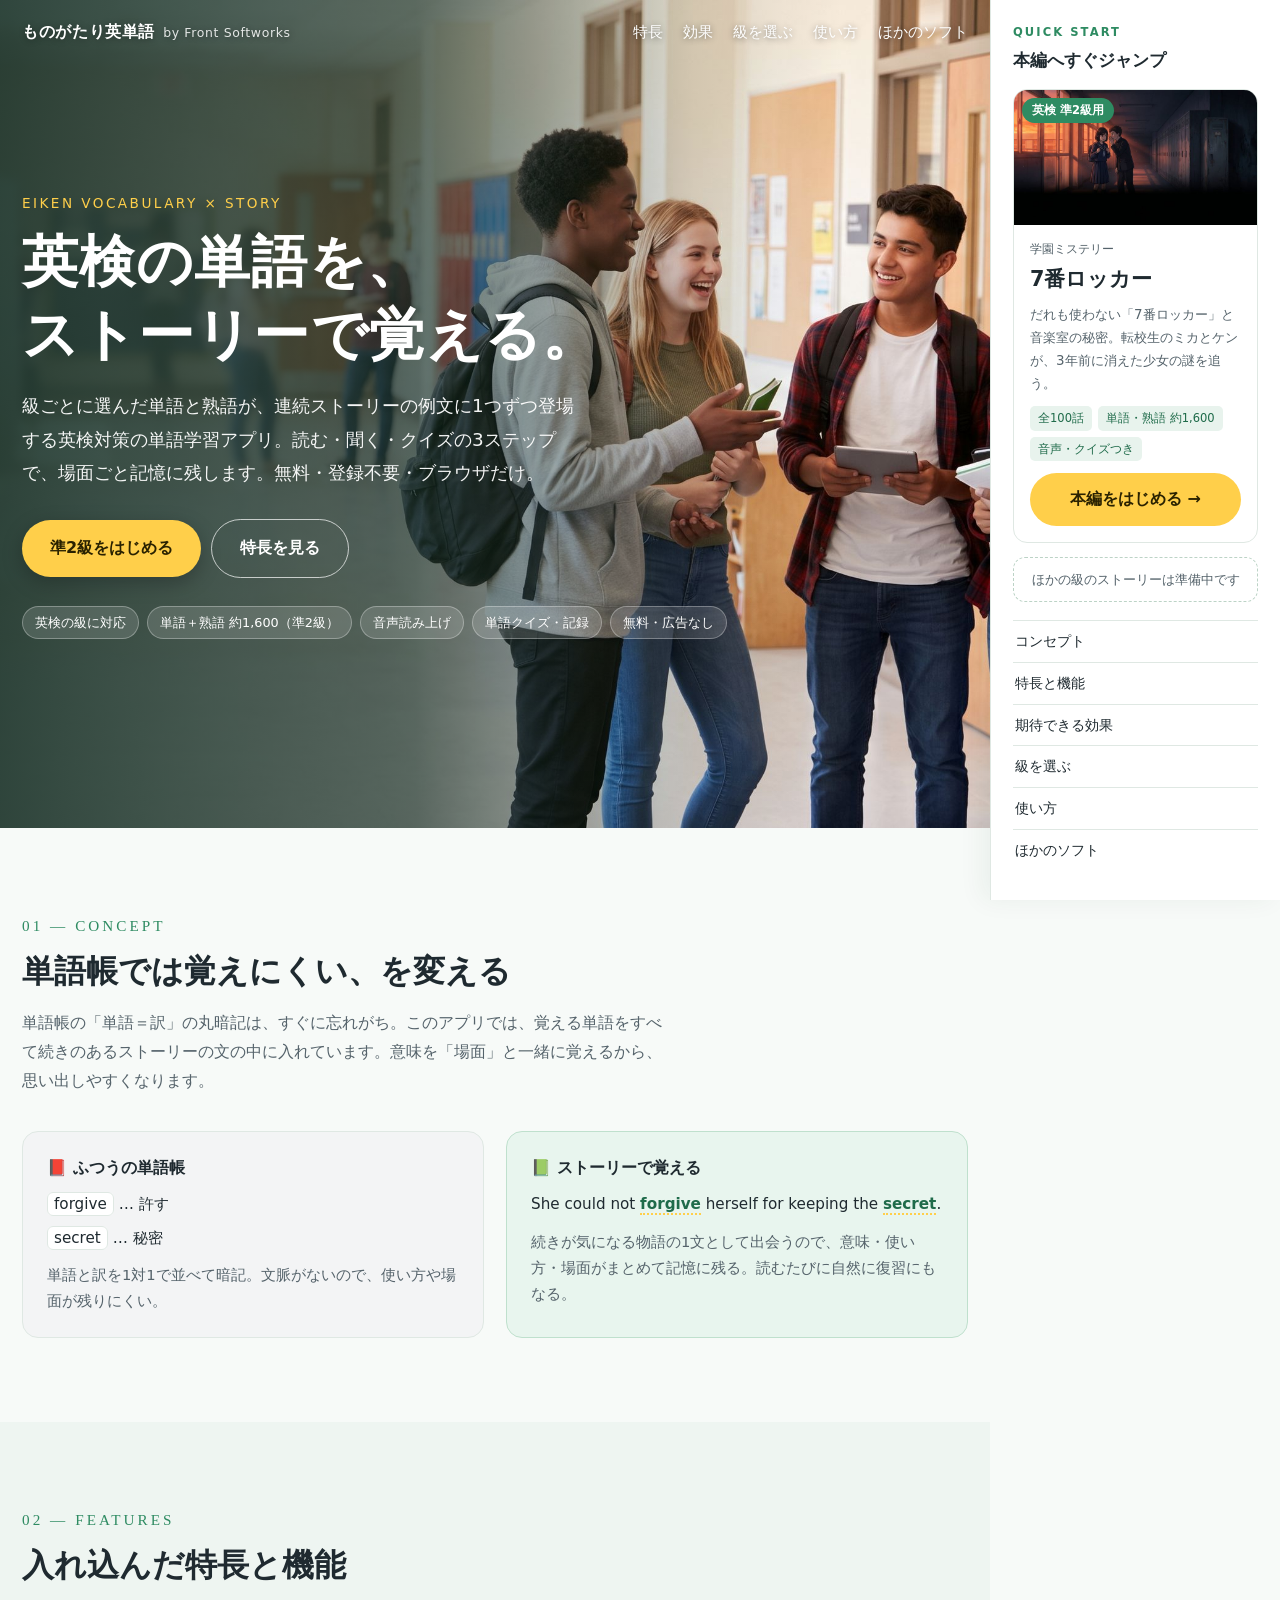
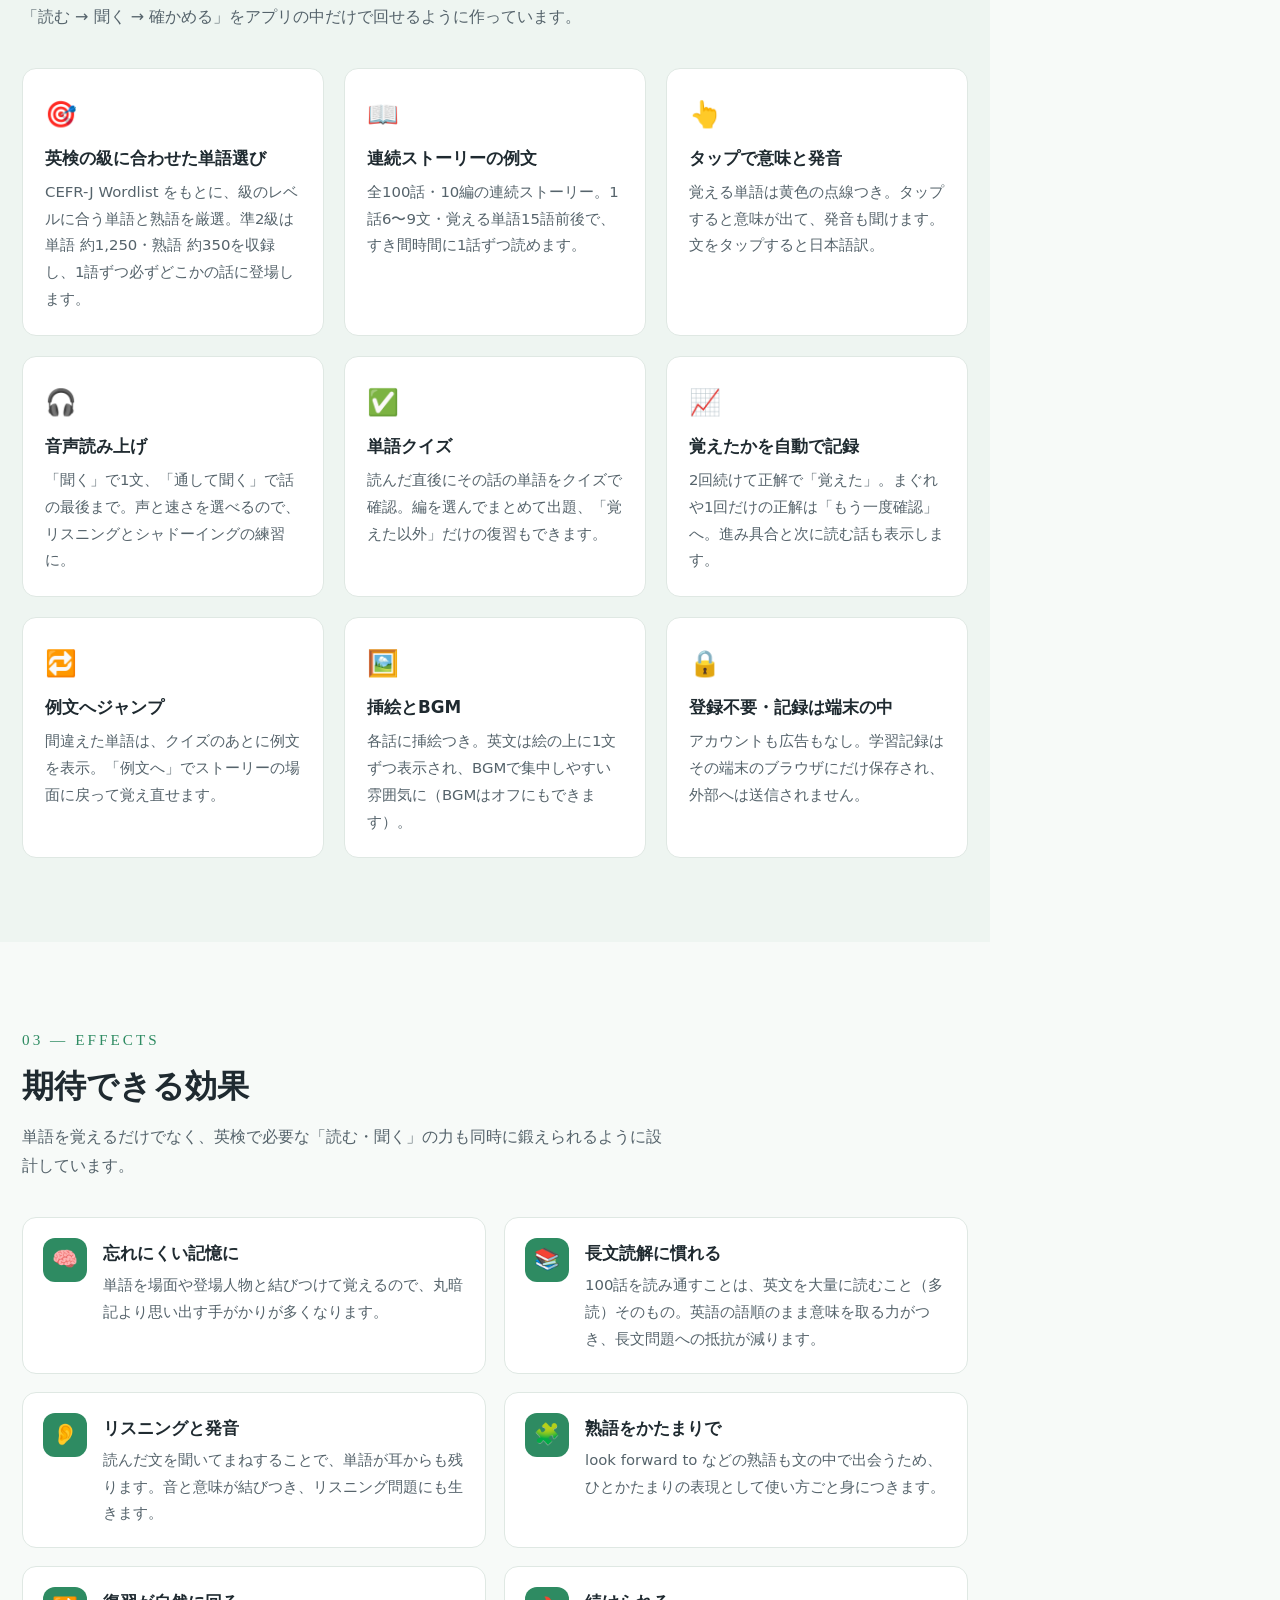
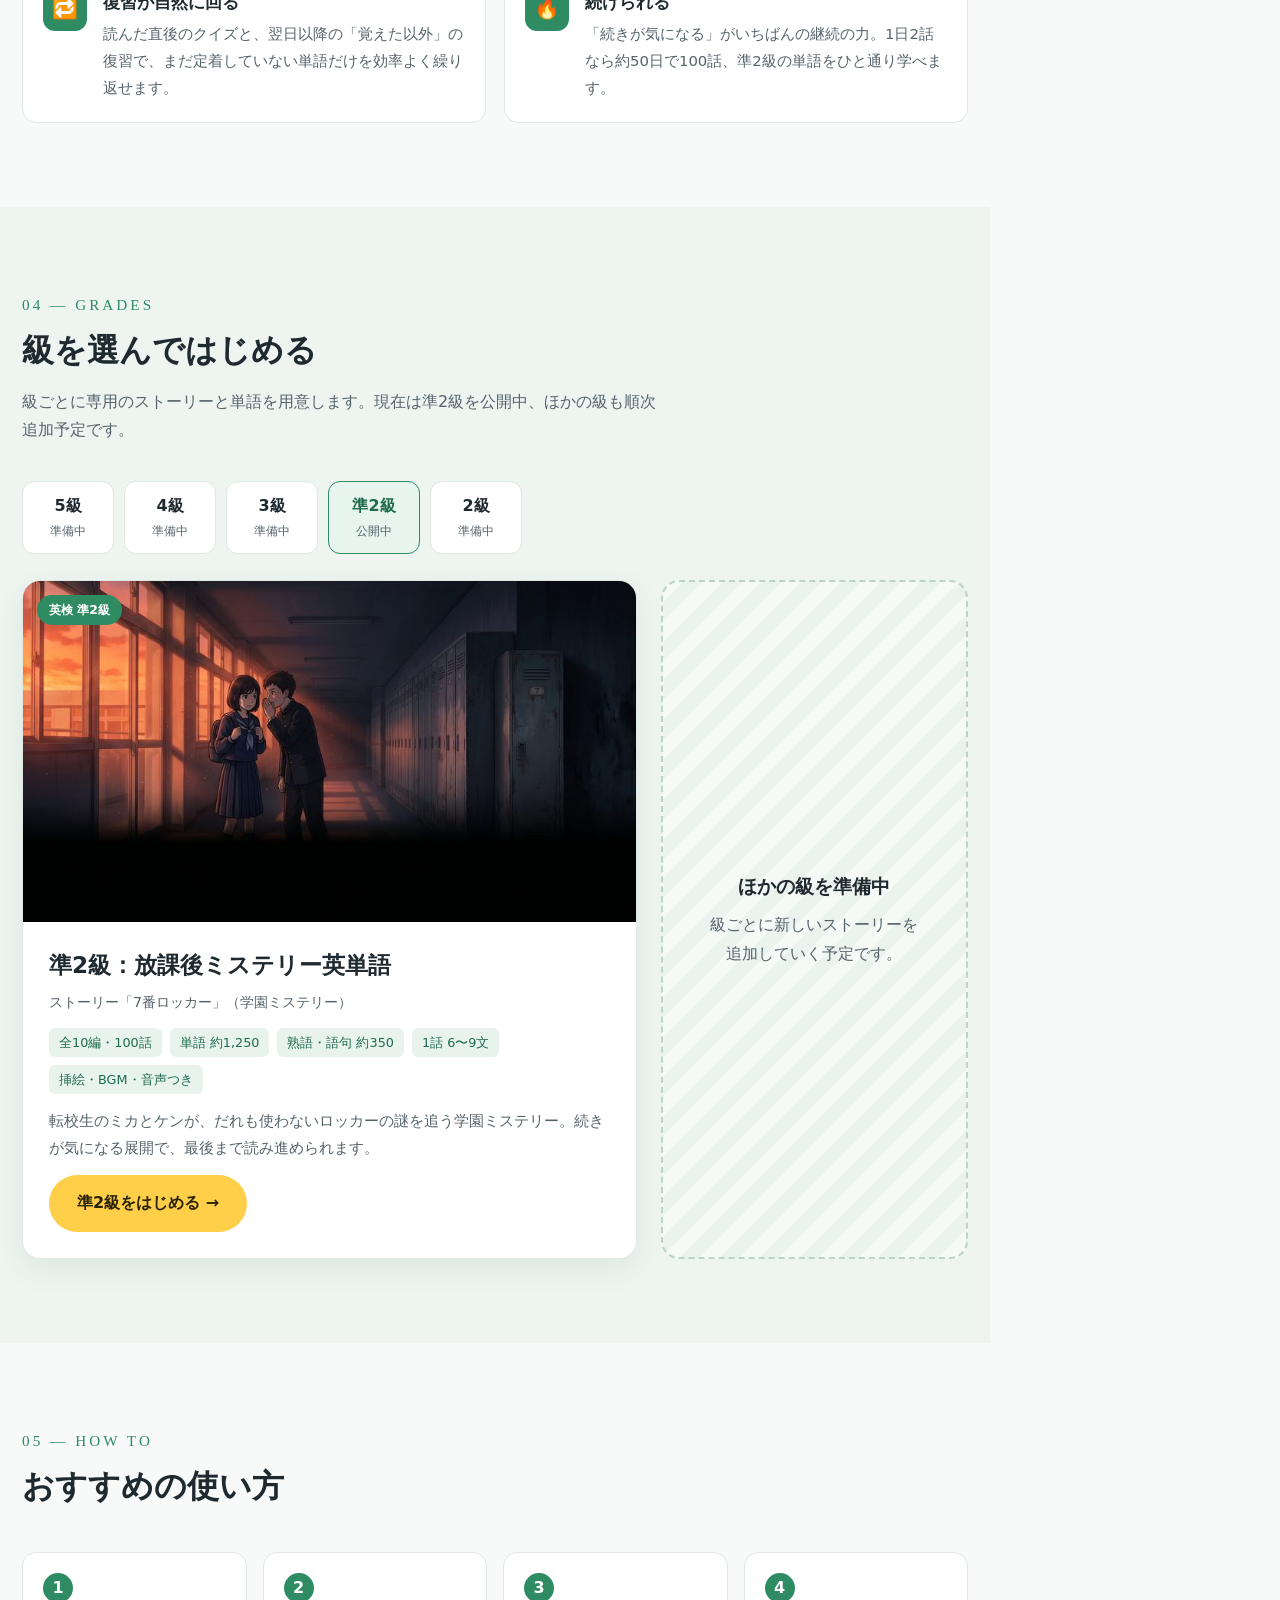
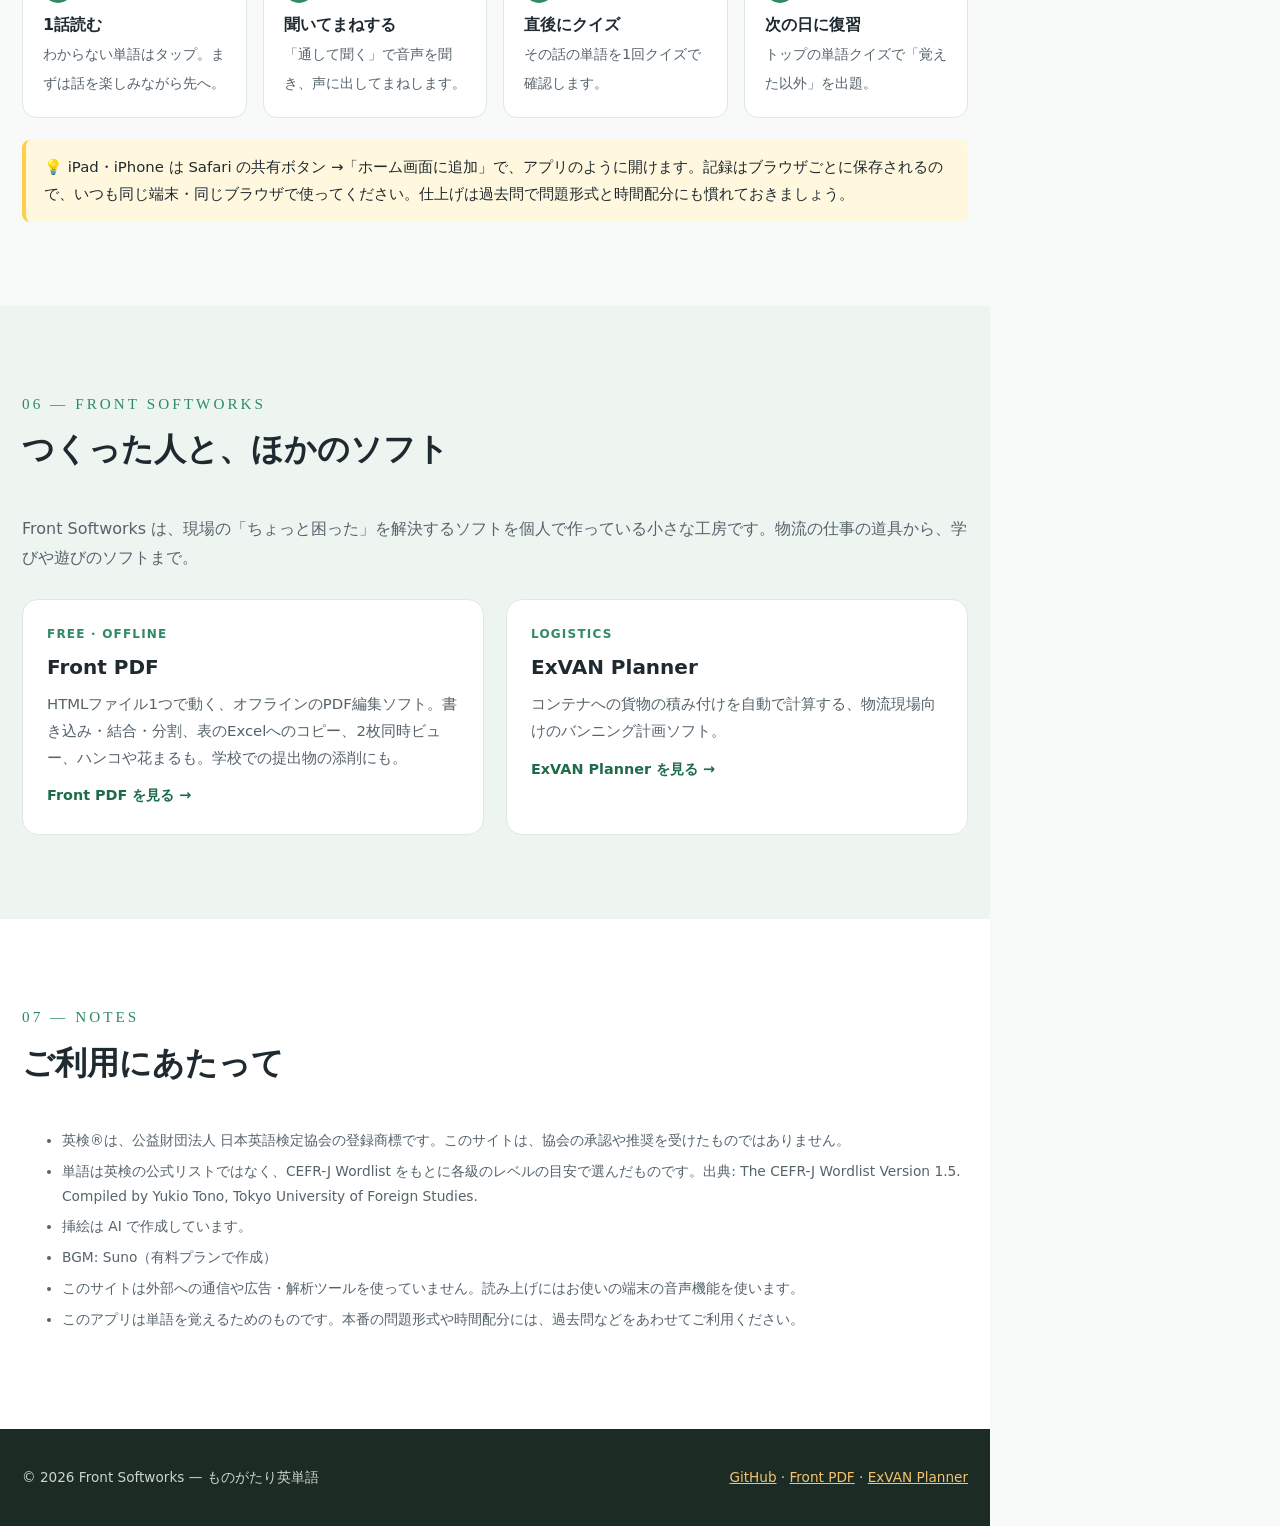
==== commit f9ffa30f: "ほかのソフト：PDF_KOBO を Front PDF に改名 Co-Authored-By: Claude Opus 5.5 <noreply@anthropic.com> Claude-Sess" ====
--- a/index.html
+++ b/index.html
@@ -266,8 +266,8 @@
   <div class="sec-head"><div class="num">06 — FRONT SOFTWORKS</div><h2>つくった人と、ほかのソフト</h2></div>
   <p class="about-fsw">Front Softworks は、現場の「ちょっと困った」を解決するソフトを個人で作っている小さな工房です。物流の仕事の道具から、学びや遊びのソフトまで。</p>
   <div class="fsw">
-    <a class="prod" href="https://hiro0149.github.io/pdf-kobo/"><div class="tag">FREE · OFFLINE</div><h4>PDF_KOBO</h4>
-      <p>HTMLファイル1つで動く、オフラインのPDF編集ソフト。書き込み・結合・分割、表のExcelへのコピー、2枚同時ビュー、ハンコや花まるも。学校での提出物の添削にも。</p><span class="more">PDF_KOBO を見る →</span></a>
+    <a class="prod" href="https://hiro0149.github.io/pdf-kobo/"><div class="tag">FREE · OFFLINE</div><h4>Front PDF</h4>
+      <p>HTMLファイル1つで動く、オフラインのPDF編集ソフト。書き込み・結合・分割、表のExcelへのコピー、2枚同時ビュー、ハンコや花まるも。学校での提出物の添削にも。</p><span class="more">Front PDF を見る →</span></a>
     <a class="prod" href="https://exvan-planner.github.io/"><div class="tag">LOGISTICS</div><h4>ExVAN Planner</h4>
       <p>コンテナへの貨物の積み付けを自動で計算する、物流現場向けのバンニング計画ソフト。</p><span class="more">ExVAN Planner を見る →</span></a>
   </div>
@@ -287,7 +287,7 @@
 
 <footer><div class="wrap">
   <div>© 2026 Front Softworks — ものがたり英単語</div>
-  <div><a href="https://github.com/Hiro0149/story-eitango">GitHub</a> · <a href="https://hiro0149.github.io/pdf-kobo/">PDF_KOBO</a> · <a href="https://exvan-planner.github.io/">ExVAN Planner</a></div>
+  <div><a href="https://github.com/Hiro0149/story-eitango">GitHub</a> · <a href="https://hiro0149.github.io/pdf-kobo/">Front PDF</a> · <a href="https://exvan-planner.github.io/">ExVAN Planner</a></div>
 </div></footer>
 <aside class="side" aria-label="すぐに読む">
   <div class="lbl">QUICK START</div>
